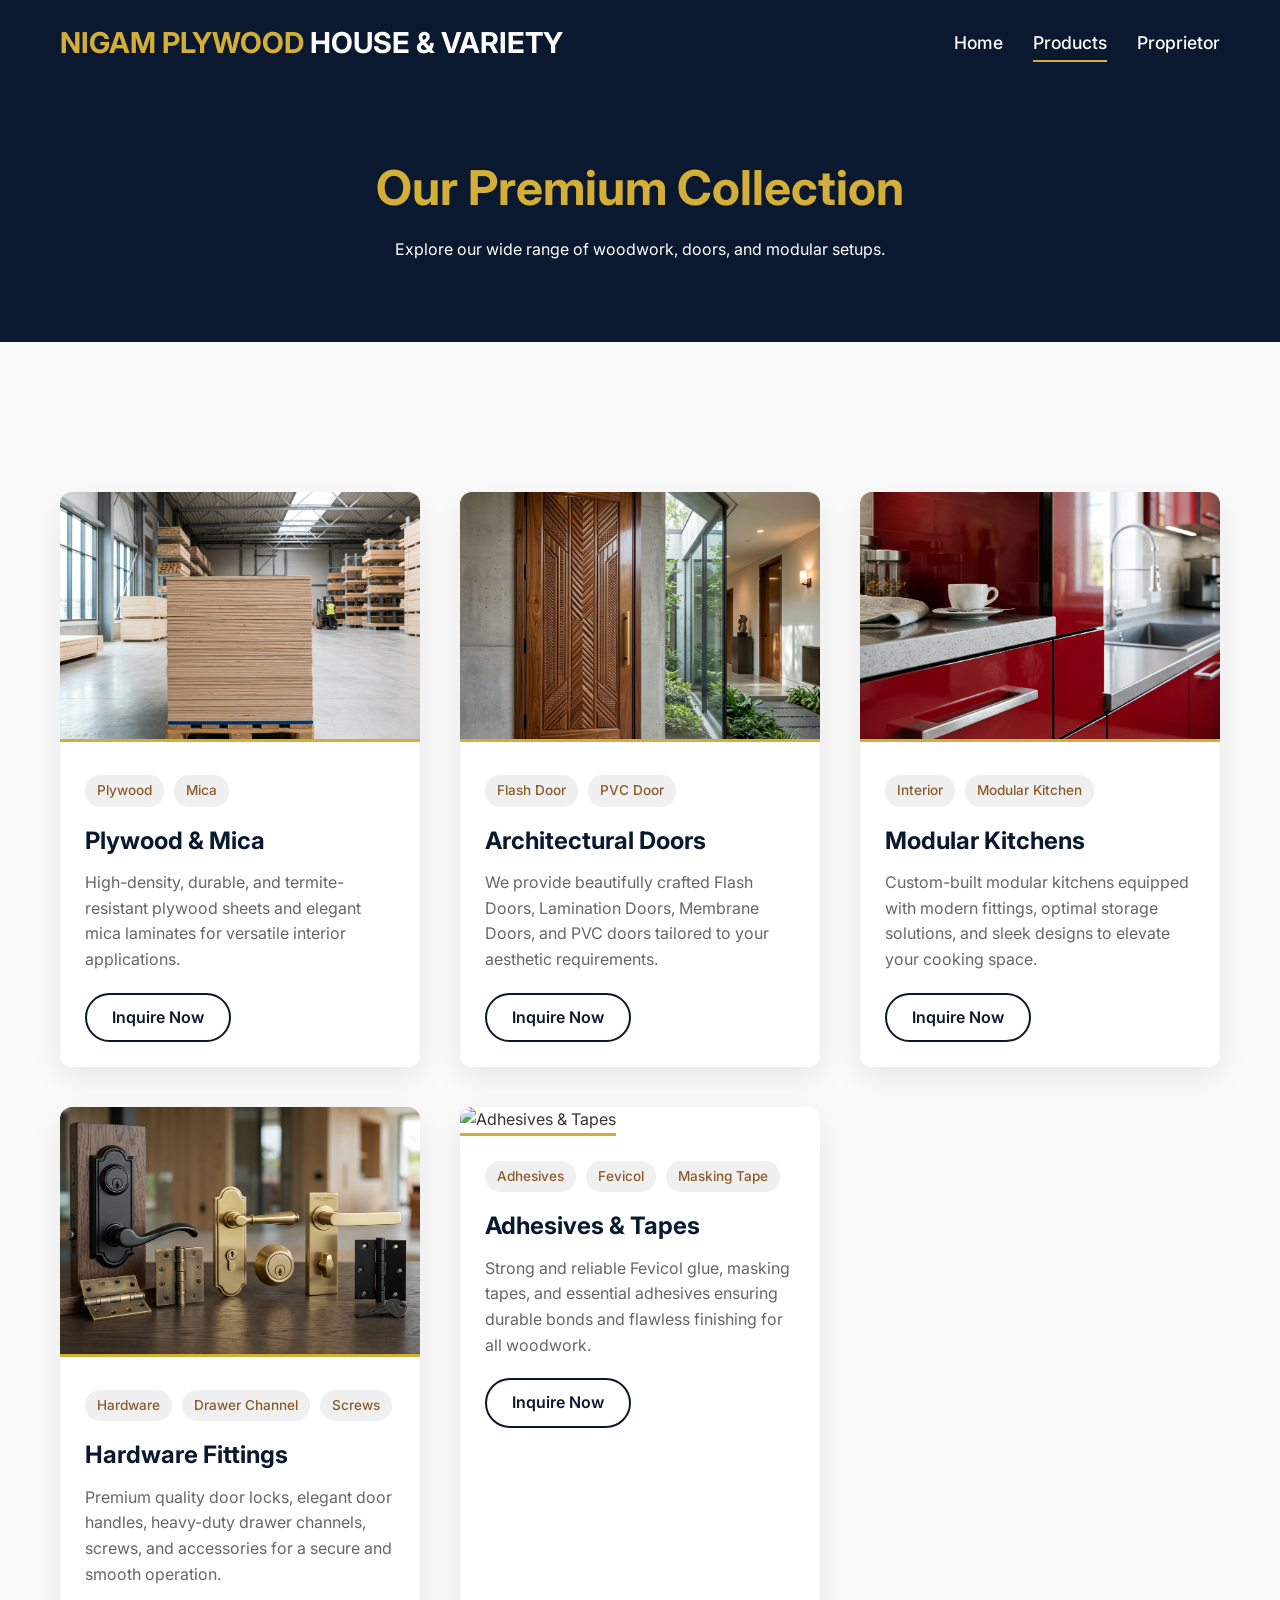
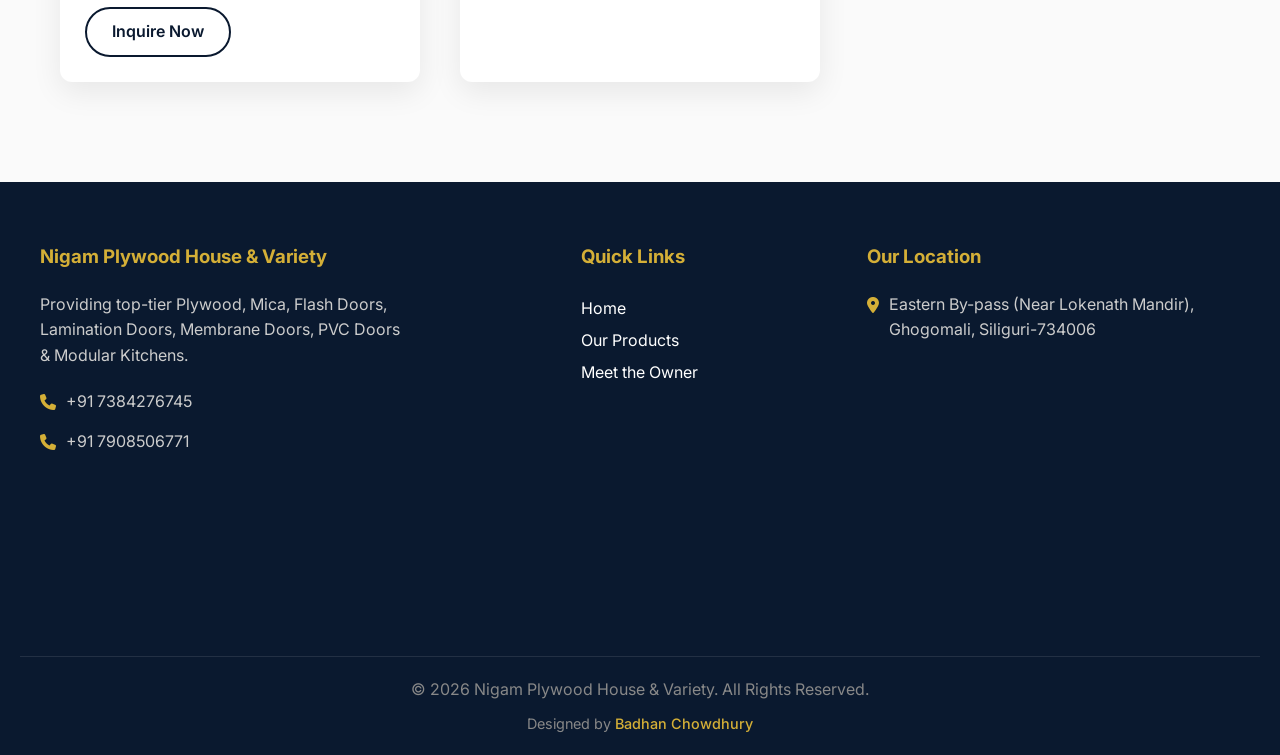
==== products.html @ 05c43c3c "Initial commit: High-end Nigam Plywood House & Variety website, multi-page, vanilla HTML/CSS/JS, ful" ====
<!DOCTYPE html>
<html lang="en">
<head>
    <meta charset="UTF-8">
    <meta name="viewport" content="width=device-width, initial-scale=1.0">
    <title>Products | Nigam Plywood House</title>
    <link rel="icon" href="data:image/svg+xml,<svg xmlns='http://www.w3.org/2000/svg' viewBox='0 0 100 100'><text y='.9em' font-size='90'>🪵</text></svg>">
    <link rel="stylesheet" href="https://cdnjs.cloudflare.com/ajax/libs/font-awesome/6.4.0/css/all.min.css">
    <link href="https://fonts.googleapis.com/css2?family=Inter:wght@300;400;500;600;700&display=swap" rel="stylesheet">
    <link rel="stylesheet" href="style.css">
    <style>
        .page-header {
            padding: 150px 20px 80px;
            background-color: var(--primary-color);
            color: white;
            text-align: center;
        }
        .page-header h1 {
            color: var(--secondary-color);
            font-size: 3rem;
            margin-bottom: 10px;
        }

        .products-grid {
            display: grid;
            grid-template-columns: repeat(auto-fit, minmax(300px, 1fr));
            gap: 40px;
            margin-top: 50px;
        }

        .product-card {
            background: white;
            border-radius: 12px;
            overflow: hidden;
            box-shadow: 0 10px 30px rgba(0,0,0,0.08);
            transition: transform 0.4s ease, box-shadow 0.4s ease;
        }

        .product-card:hover {
            transform: translateY(-15px);
            box-shadow: 0 20px 40px rgba(0,0,0,0.12);
        }

        .product-img {
            width: 100%;
            height: 250px;
            object-fit: cover;
            border-bottom: 3px solid var(--secondary-color);
        }

        .product-info {
            padding: 25px;
        }

        .product-info h3 {
            font-size: 1.5rem;
            margin-bottom: 10px;
            color: var(--primary-color);
        }

        .product-info p {
            color: #666;
            margin-bottom: 20px;
        }

        .inquire-btn {
            display: inline-block;
            padding: 10px 25px;
            background: transparent;
            color: var(--primary-color);
            border: 2px solid var(--primary-color);
            border-radius: 25px;
            font-weight: 600;
            transition: all 0.3s ease;
        }

        .inquire-btn:hover {
            background: var(--primary-color);
            color: white;
        }

        /* Products List tags */
        .tags {
            display: flex;
            flex-wrap: wrap;
            gap: 10px;
            margin-bottom: 15px;
        }
        .tag {
            background: #f0f0f0;
            padding: 5px 12px;
            border-radius: 15px;
            font-size: 0.85rem;
            font-weight: 500;
            color: var(--wood-brown);
        }
    </style>
</head>
<body>
    
    <!-- Loader -->
    <div id="global-loader">
        <div class="loader-spinner"></div>
    </div>

    <!-- Header -->
    <header>
        <div class="nav-container">
            <a href="index.html" class="logo">
                <h1>NIGAM PLYWOOD <span>HOUSE & VARIETY</span></h1>
            </a>
            
            <nav class="nav-links">
                <a href="index.html">Home</a>
                <a href="products.html" class="active">Products</a>
                <a href="proprietor.html">Proprietor</a>
            </nav>

            <button class="mobile-menu-btn">
                <i class="fa-solid fa-bars"></i>
            </button>
        </div>
    </header>

    <!-- Page Header -->
    <div class="page-header">
        <h1>Our Premium Collection</h1>
        <p>Explore our wide range of woodwork, doors, and modular setups.</p>
    </div>

    <!-- Products Section -->
    <section class="section">
        <div class="products-grid">
            
            <!-- Product 1 -->
            <div class="product-card fade-up">
                <img src="assets/plywood_stack.png" alt="Premium Plywood" class="product-img" onerror="this.src='https://images.unsplash.com/photo-1598144670081-309192461b7f?auto=format&fit=crop&q=80'">
                <div class="product-info">
                    <div class="tags">
                        <span class="tag">Plywood</span>
                        <span class="tag">Mica</span>
                    </div>
                    <h3>Plywood & Mica</h3>
                    <p>High-density, durable, and termite-resistant plywood sheets and elegant mica laminates for versatile interior applications.</p>
                    <a href="https://wa.me/917384276745?text=Hello%20I%20am%20interested%20in%20Plywood%20and%20Mica" class="inquire-btn" target="_blank">Inquire Now</a>
                </div>
            </div>

            <!-- Product 2 -->
            <div class="product-card fade-up" style="transition-delay: 0.1s;">
                <img src="assets/wooden_door.png" alt="Designer Doors" class="product-img" onerror="this.src='https://images.unsplash.com/photo-1606501172151-5100baec5b8c?auto=format&fit=crop&q=80'">
                <div class="product-info">
                    <div class="tags">
                        <span class="tag">Flash Door</span>
                        <span class="tag">PVC Door</span>
                    </div>
                    <h3>Architectural Doors</h3>
                    <p>We provide beautifully crafted Flash Doors, Lamination Doors, Membrane Doors, and PVC doors tailored to your aesthetic requirements.</p>
                    <a href="https://wa.me/917384276745?text=Hello%20I%20am%20interested%20in%20Doors" class="inquire-btn" target="_blank">Inquire Now</a>
                </div>
            </div>

            <!-- Product 3 -->
            <div class="product-card fade-up" style="transition-delay: 0.2s;">
                <img src="assets/modular_kitchen.png" alt="Modular Kitchen" class="product-img" onerror="this.src='https://images.unsplash.com/photo-1556910103-1c02745aae4d?auto=format&fit=crop&q=80'">
                <div class="product-info">
                    <div class="tags">
                        <span class="tag">Interior</span>
                        <span class="tag">Modular Kitchen</span>
                    </div>
                    <h3>Modular Kitchens</h3>
                    <p>Custom-built modular kitchens equipped with modern fittings, optimal storage solutions, and sleek designs to elevate your cooking space.</p>
                    <a href="https://wa.me/917384276745?text=Hello%20I%20am%20interested%20in%20Modular%20Kitchens" class="inquire-btn" target="_blank">Inquire Now</a>
                </div>
            </div>

            <!-- Product 4 -->
            <div class="product-card fade-up" style="transition-delay: 0.3s;">
                <img src="assets/hardware_fittings.png" alt="Hardware & Locks" class="product-img">
                <div class="product-info">
                    <div class="tags">
                        <span class="tag">Hardware</span>
                        <span class="tag">Drawer Channel</span>
                        <span class="tag">Screws</span>
                    </div>
                    <h3>Hardware Fittings</h3>
                    <p>Premium quality door locks, elegant door handles, heavy-duty drawer channels, screws, and accessories for a secure and smooth operation.</p>
                    <a href="https://wa.me/917384276745?text=Hello%20I%20am%20interested%20in%20Hardware%20Fittings" class="inquire-btn" target="_blank">Inquire Now</a>
                </div>
            </div>

            <!-- Product 5 -->
            <div class="product-card fade-up" style="transition-delay: 0.4s;">
                <img src="https://images.unsplash.com/photo-1505330622279-bf7d7fc918f4?auto=format&fit=crop&q=80" alt="Adhesives & Tapes" class="product-img">
                <div class="product-info">
                    <div class="tags">
                        <span class="tag">Adhesives</span>
                        <span class="tag">Fevicol</span>
                        <span class="tag">Masking Tape</span>
                    </div>
                    <h3>Adhesives & Tapes</h3>
                    <p>Strong and reliable Fevicol glue, masking tapes, and essential adhesives ensuring durable bonds and flawless finishing for all woodwork.</p>
                    <a href="https://wa.me/917384276745?text=Hello%20I%20am%20interested%20in%20Adhesives%20and%20Tapes" class="inquire-btn" target="_blank">Inquire Now</a>
                </div>
            </div>

        </div>
    </section>

    <!-- WhatsApp Button -->
    <a href="https://wa.me/917384276745" target="_blank" class="whatsapp-btn">
        <i class="fa-brands fa-whatsapp"></i>
    </a>

    <!-- Footer -->
    <footer>
        <div class="footer-container">
            <div class="footer-col">
                <h3>Nigam Plywood House & Variety</h3>
                <p>Providing top-tier Plywood, Mica, Flash Doors, Lamination Doors, Membrane Doors, PVC Doors & Modular Kitchens.</p>
                <div style="margin-top: 20px;">
                    <p><i class="fa-solid fa-phone"></i> +91 7384276745</p>
                    <p><i class="fa-solid fa-phone"></i> +91 7908506771</p>
                </div>
            </div>
            
            <div class="footer-col" style="justify-self: center;">
                <h3>Quick Links</h3>
                <ul style="line-height: 2;">
                    <li><a href="index.html">Home</a></li>
                    <li><a href="products.html">Our Products</a></li>
                    <li><a href="proprietor.html">Meet the Owner</a></li>
                </ul>
            </div>
            
            <div class="footer-col map-container">
                <h3>Our Location</h3>
                <p><i class="fa-solid fa-location-dot"></i> Eastern By-pass (Near Lokenath Mandir), Ghogomali, Siliguri-734006</p>
                <iframe src="https://www.google.com/maps?q=Eastern+By-pass+Near+Lokenath+Mandir+Ghogomali+Siliguri&output=embed" allowfullscreen="" loading="lazy"></iframe>
            </div>
        </div>
        <div class="footer-bottom">
            <p>&copy; 2026 Nigam Plywood House & Variety. All Rights Reserved.</p>
            <p style="margin-top: 10px; font-size: 0.9rem;">Designed by <a href="https://portfolio-chi-rosy-63.vercel.app/" target="_blank" style="color: var(--secondary-color); font-weight: 500;">Badhan Chowdhury</a></p>
        </div>
    </footer>

    <script src="main.js"></script>
</body>
</html>
---- style.css ----
:root {
  --primary-color: #0A192F;
  --secondary-color: #D4AF37;
  --accent-color: #FF5722;
  --text-dark: #333333;
  --text-light: #F4F5F7;
  --background-light: #FAFAFA;
  --wood-brown: #8B5A2B;
  --transition-speed: 0.3s;
}

* {
  margin: 0;
  padding: 0;
  box-sizing: border-box;
}

html {
  scroll-behavior: smooth;
  font-family: 'Inter', -apple-system, BlinkMacSystemFont, 'Segoe UI', Roboto, Helvetica, Arial, sans-serif;
}

body {
  background-color: var(--background-light);
  color: var(--text-dark);
  line-height: 1.6;
  overflow-x: hidden;
}

/* Typography */
h1, h2, h3, h4, h5, h6 {
  font-weight: 700;
  color: var(--primary-color);
  margin-bottom: 1rem;
}

a {
  text-decoration: none;
  color: inherit;
  transition: color var(--transition-speed);
}

ul {
  list-style: none;
}

/* Page Loader */
#global-loader {
  position: fixed;
  top: 0;
  left: 0;
  width: 100vw;
  height: 100vh;
  background-color: var(--primary-color);
  z-index: 9999;
  display: flex;
  flex-direction: column;
  justify-content: center;
  align-items: center;
  transition: opacity 0.6s ease-out, visibility 0.6s ease-out;
}

.loader-spinner {
  width: 60px;
  height: 60px;
  border: 5px solid rgba(255, 255, 255, 0.2);
  border-top-color: var(--secondary-color);
  border-radius: 50%;
  animation: spin 1s linear infinite;
  margin-bottom: 20px;
}

#global-loader h2 {
  color: var(--secondary-color);
  font-size: 1.5rem;
  letter-spacing: 2px;
}

@keyframes spin {
  100% { transform: rotate(360deg); }
}

body.loaded #global-loader {
  opacity: 0;
  visibility: hidden;
}

/* Header & Navigation */
header {
  background-color: transparent;
  position: fixed;
  top: 0;
  width: 100%;
  z-index: 1000;
  transition: background-color var(--transition-speed), padding var(--transition-speed), box-shadow var(--transition-speed);
  padding: 20px 0;
}

header.scrolled {
  background-color: rgba(10, 25, 47, 0.95);
  backdrop-filter: blur(10px);
  padding: 15px 0;
  box-shadow: 0 4px 10px rgba(0,0,0,0.1);
}

.nav-container {
  max-width: 1200px;
  margin: 0 auto;
  display: flex;
  justify-content: space-between;
  align-items: center;
  padding: 0 20px;
}

.logo h1 {
  color: var(--secondary-color);
  font-size: 1.8rem;
  margin: 0;
}

.logo span {
  color: white;
}

.nav-links {
  display: flex;
  gap: 30px;
}

.nav-links a {
  color: white;
  font-weight: 500;
  font-size: 1.1rem;
  position: relative;
}

.nav-links a::after {
  content: '';
  position: absolute;
  width: 0;
  height: 2px;
  background-color: var(--secondary-color);
  bottom: -5px;
  left: 0;
  transition: width var(--transition-speed);
}

.nav-links a:hover::after, .nav-links a.active::after {
  width: 100%;
}

.nav-links a:hover {
  color: var(--secondary-color);
}

.mobile-menu-btn {
  display: none;
  font-size: 2rem;
  color: white;
  background: none;
  border: none;
  cursor: pointer;
}

/* Sticky WhatsApp Button */
.whatsapp-btn {
  position: fixed;
  bottom: 30px;
  right: 30px;
  background-color: #25D366;
  color: white;
  width: 60px;
  height: 60px;
  border-radius: 50%;
  display: flex;
  justify-content: center;
  align-items: center;
  font-size: 35px;
  box-shadow: 0 4px 15px rgba(37, 211, 102, 0.4);
  z-index: 100;
  transition: transform 0.3s ease, opacity 0.5s ease;
  opacity: 0;
  pointer-events: none;
  transform: translateY(20px);
}

.whatsapp-btn.visible {
  opacity: 1;
  pointer-events: all;
  transform: translateY(0);
}

.whatsapp-btn:hover {
  transform: scale(1.1) translateY(0);
  background-color: #20BA56;
}

/* Sections */
.section {
  padding: 100px 20px;
  max-width: 1200px;
  margin: 0 auto;
}

.section-title {
  text-align: center;
  font-size: 2.5rem;
  margin-bottom: 50px;
  position: relative;
}

.section-title::after {
  content: '';
  width: 80px;
  height: 4px;
  background-color: var(--secondary-color);
  position: absolute;
  bottom: -15px;
  left: 50%;
  transform: translateX(-50%);
}

/* Animations */
.fade-up {
  opacity: 0;
  transform: translateY(30px);
  transition: opacity 0.8s ease-out, transform 0.8s ease-out;
}

.fade-up.visible {
  opacity: 1;
  transform: translateY(0);
}

/* Footer */
footer {
  background-color: var(--primary-color);
  color: white;
  padding: 60px 20px 20px;
}

.footer-container {
  max-width: 1200px;
  margin: 0 auto;
  display: grid;
  grid-template-columns: repeat(auto-fit, minmax(300px, 1fr));
  gap: 40px;
  margin-bottom: 40px;
}

.footer-col h3 {
  color: var(--secondary-color);
  margin-bottom: 20px;
}

.footer-col p {
  margin-bottom: 15px;
  color: #ccc;
  display: flex;
  align-items: flex-start;
  gap: 10px;
}

.footer-col i {
  color: var(--secondary-color);
  margin-top: 5px;
}

.map-container iframe {
  width: 100%;
  height: 250px;
  border: none;
  border-radius: 8px;
}

.footer-bottom {
  text-align: center;
  padding-top: 20px;
  border-top: 1px solid rgba(255,255,255,0.1);
  color: #888;
}

/* Mobile Responsive */
@media (max-width: 768px) {
  .nav-links {
    position: fixed;
    top: 0;
    right: -100%;
    width: 250px;
    height: 100vh;
    background-color: var(--primary-color);
    flex-direction: column;
    padding: 80px 30px;
    transition: right 0.4s ease;
    box-shadow: -5px 0 15px rgba(0,0,0,0.2);
  }

  .nav-links.active {
    right: 0;
  }

  .mobile-menu-btn {
    display: block;
    z-index: 1001;
  }

  header {
    background-color: rgba(10, 25, 47, 0.95);
  }

  .section-title {
    font-size: 2rem;
  }
}
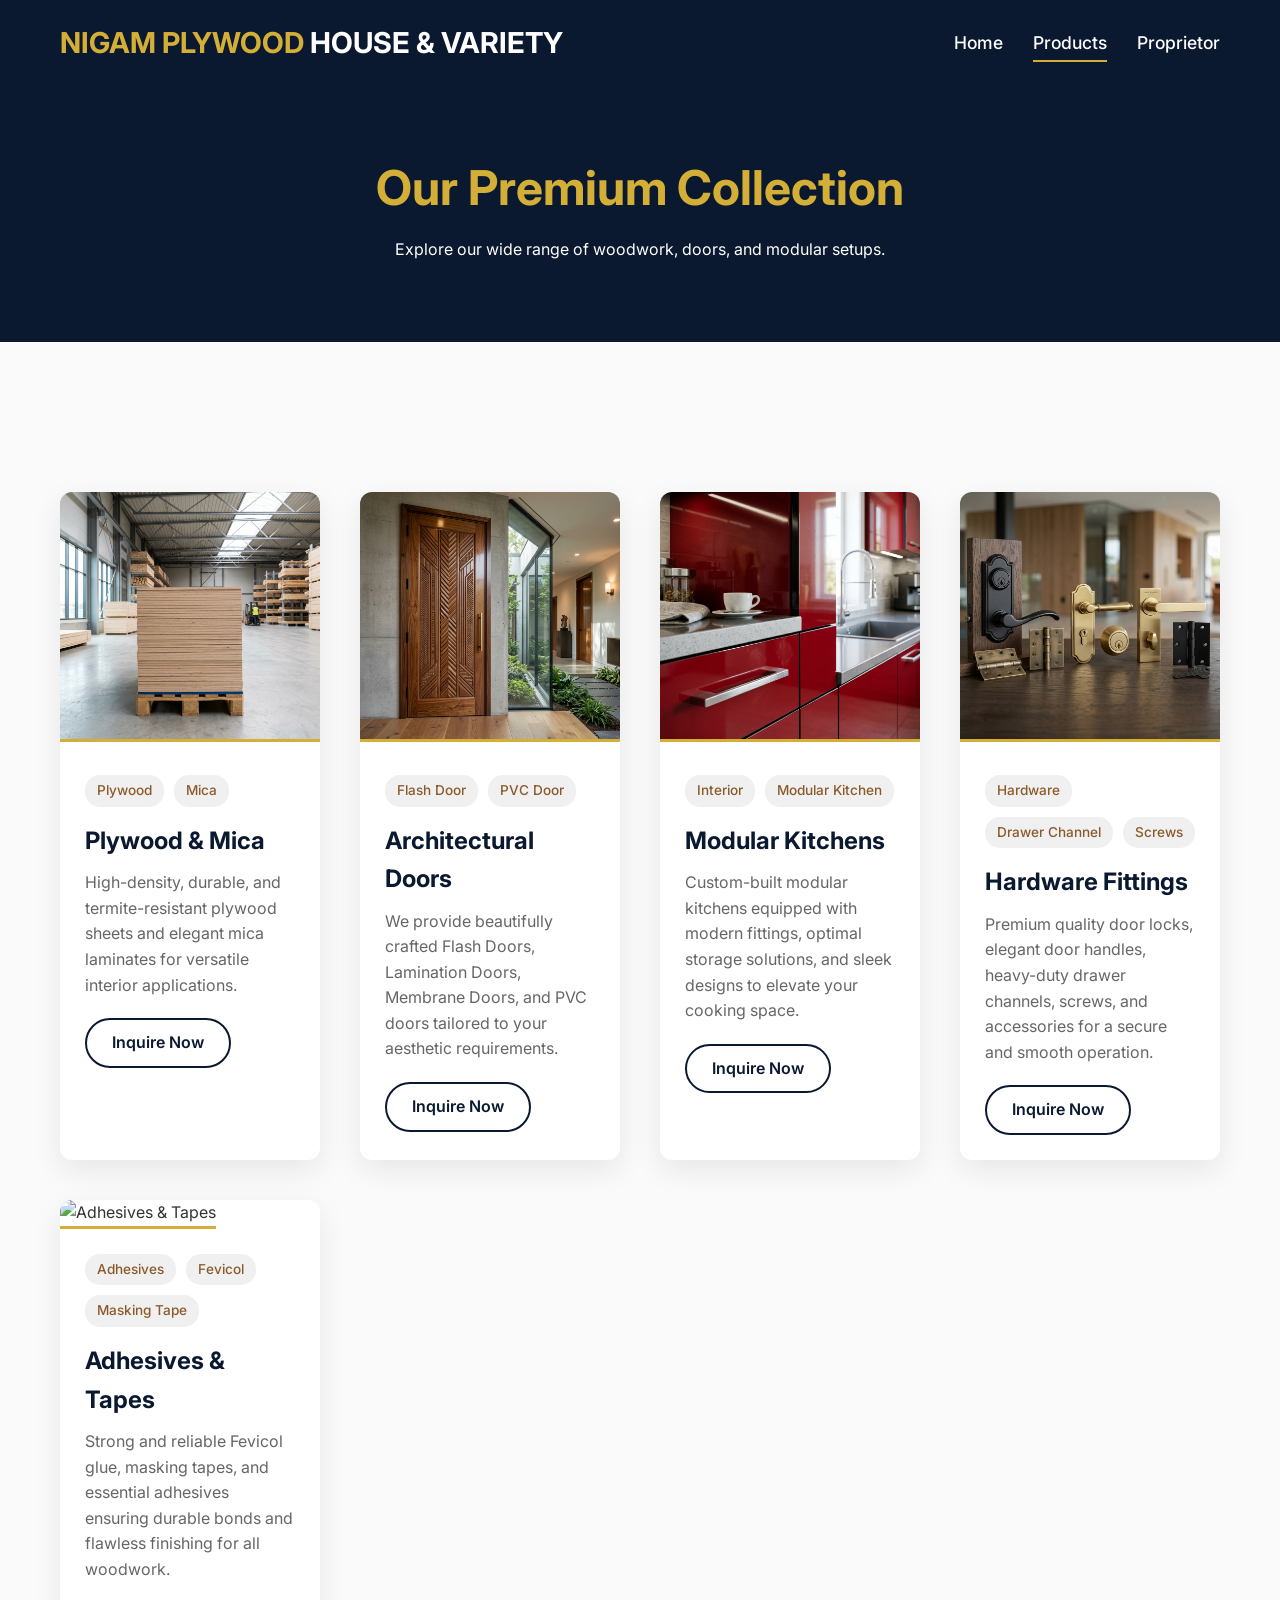
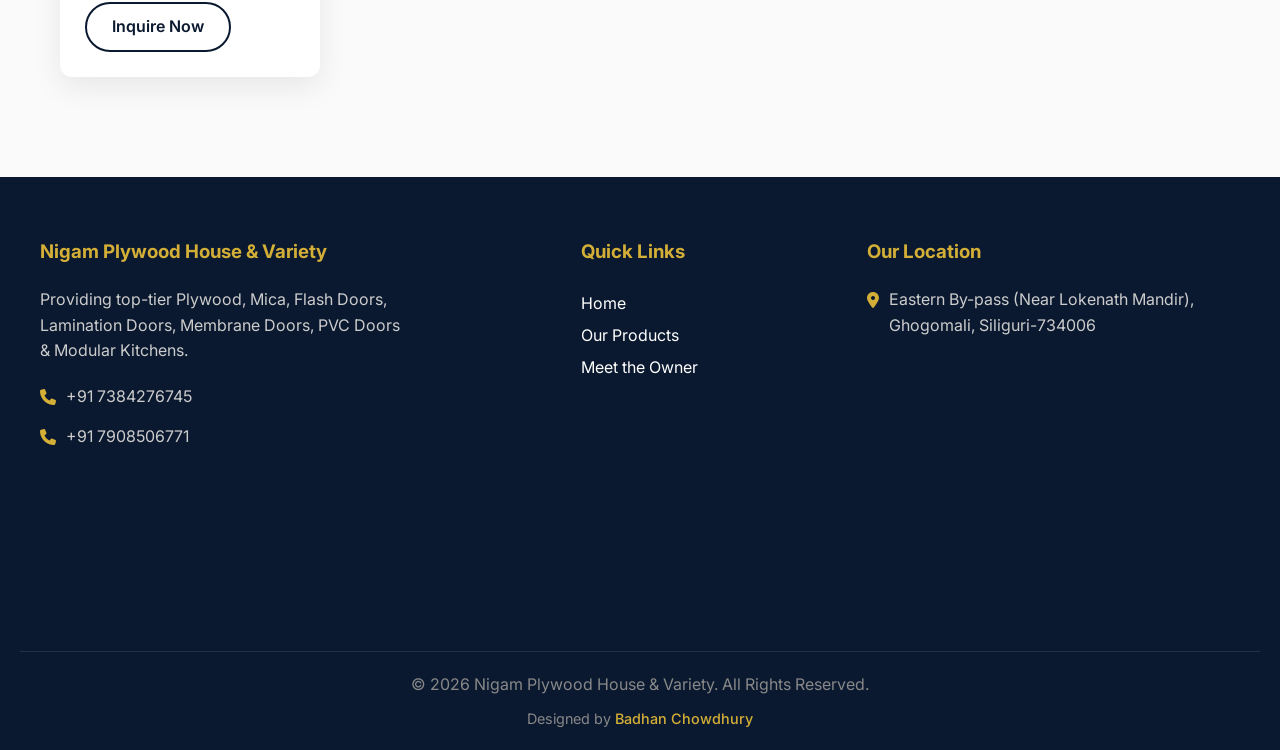
==== commit 4d985e2e: "Fix website responsiveness for mobile devices" ====
--- a/products.html
+++ b/products.html
@@ -23,7 +23,7 @@
 
         .products-grid {
             display: grid;
-            grid-template-columns: repeat(auto-fit, minmax(300px, 1fr));
+            grid-template-columns: repeat(auto-fit, minmax(250px, 1fr));
             gap: 40px;
             margin-top: 50px;
         }
--- a/style.css
+++ b/style.css
@@ -242,10 +242,17 @@
 .footer-container {
   max-width: 1200px;
   margin: 0 auto;
-  display: grid;
-  grid-template-columns: repeat(auto-fit, minmax(300px, 1fr));
+  display: flex;
+  flex-direction: column;
   gap: 40px;
   margin-bottom: 40px;
+}
+
+@media (min-width: 768px) {
+  .footer-container {
+    display: grid;
+    grid-template-columns: repeat(auto-fit, minmax(250px, 1fr));
+  }
 }
 
 .footer-col h3 {
@@ -312,3 +319,12 @@
     font-size: 2rem;
   }
 }
+
+@media (max-width: 480px) {
+  .logo h1 {
+    font-size: 1.1rem;
+  }
+  .section {
+    padding: 70px 15px;
+  }
+}
